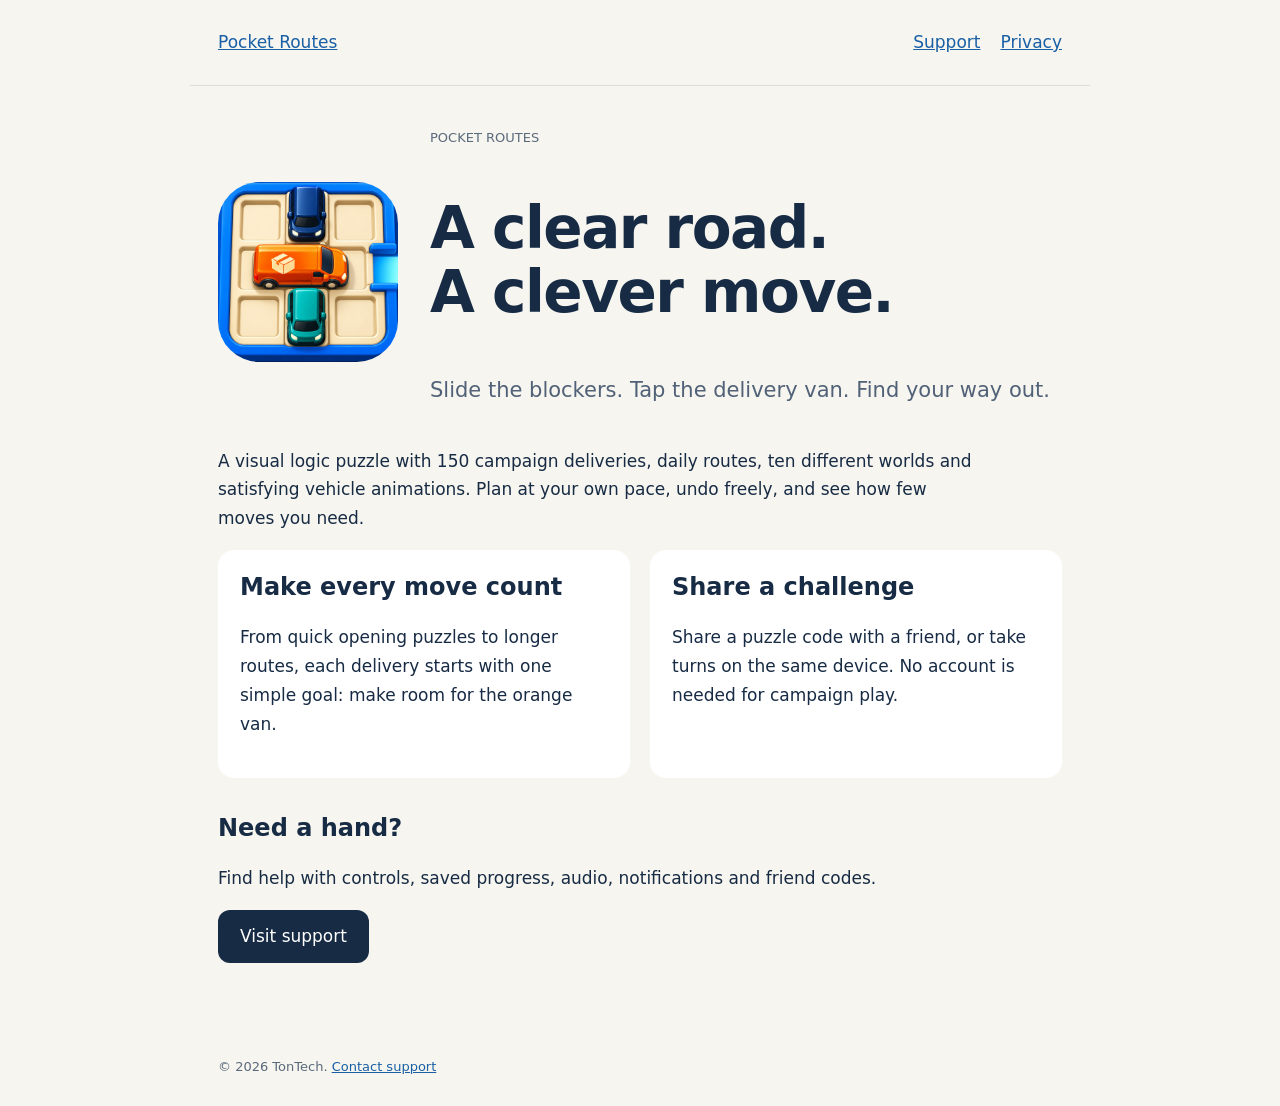
==== index.html @ 3a087a28 "Publish Pocket Routes support and privacy pages" ====
<!doctype html><html lang="en"><head><meta charset="utf-8"><meta name="viewport" content="width=device-width,initial-scale=1"><meta name="description" content="Pocket Routes game support and privacy information."><title>A clear road. A clever move. | Pocket Routes</title><link rel="icon" href="icon.png"><link rel="stylesheet" href="style.css"></head><body><header><a href="index.html">Pocket Routes</a><nav><a href="support.html">Support</a><a href="privacy.html">Privacy</a></nav></header><main><section class="hero"><img class="icon" src="icon.png" alt="Orange delivery van on a sliding puzzle board"><div><p class="small">POCKET ROUTES</p><h1>A clear road.<br>A clever move.</h1><p class="intro">Slide the blockers. Tap the delivery van. Find your way out.</p></div></section><p>A visual logic puzzle with 150 campaign deliveries, daily routes, ten different worlds and satisfying vehicle animations. Plan at your own pace, undo freely, and see how few moves you need.</p><div class="grid"><section class="panel"><h2>Make every move count</h2><p>From quick opening puzzles to longer routes, each delivery starts with one simple goal: make room for the orange van.</p></section><section class="panel"><h2>Share a challenge</h2><p>Share a puzzle code with a friend, or take turns on the same device. No account is needed for campaign play.</p></section></div><h2>Need a hand?</h2><p>Find help with controls, saved progress, audio, notifications and friend codes.</p><a class="button" href="support.html">Visit support</a></main><footer>© 2026 TonTech. <a href="mailto:info@tontech.co">Contact support</a></footer></body></html>
---- style.css ----
*{box-sizing:border-box}body{margin:0;background:#f6f5ef;color:#172b44;font:17px/1.7 system-ui,sans-serif}header,main,footer{max-width:900px;margin:auto;padding:28px}header{display:flex;align-items:center;justify-content:space-between;border-bottom:1px solid #ddd}nav{display:flex;gap:20px}a{color:#185fa5}h1{font-size:clamp(36px,6vw,58px);line-height:1.1;letter-spacing:-1.5px}h2{margin-top:35px;line-height:1.3;font-size:24px}p,li{max-width:760px}main{padding-bottom:65px}.hero{display:flex;gap:32px;align-items:center}.icon{width:180px;border-radius:23%}.intro{font-size:21px;color:#516177}.small,footer{font-size:13px;color:#5a697c}.button{display:inline-block;padding:12px 22px;background:#172b44;color:white;text-decoration:none;border-radius:12px}.grid{display:grid;grid-template-columns:1fr 1fr;gap:20px}.panel{padding:22px;background:white;border-radius:16px}.panel h2{margin-top:0}@media(max-width:620px){.hero{display:block}.icon{width:130px}.grid{grid-template-columns:1fr}header{align-items:flex-start}nav{gap:10px;font-size:14px}}
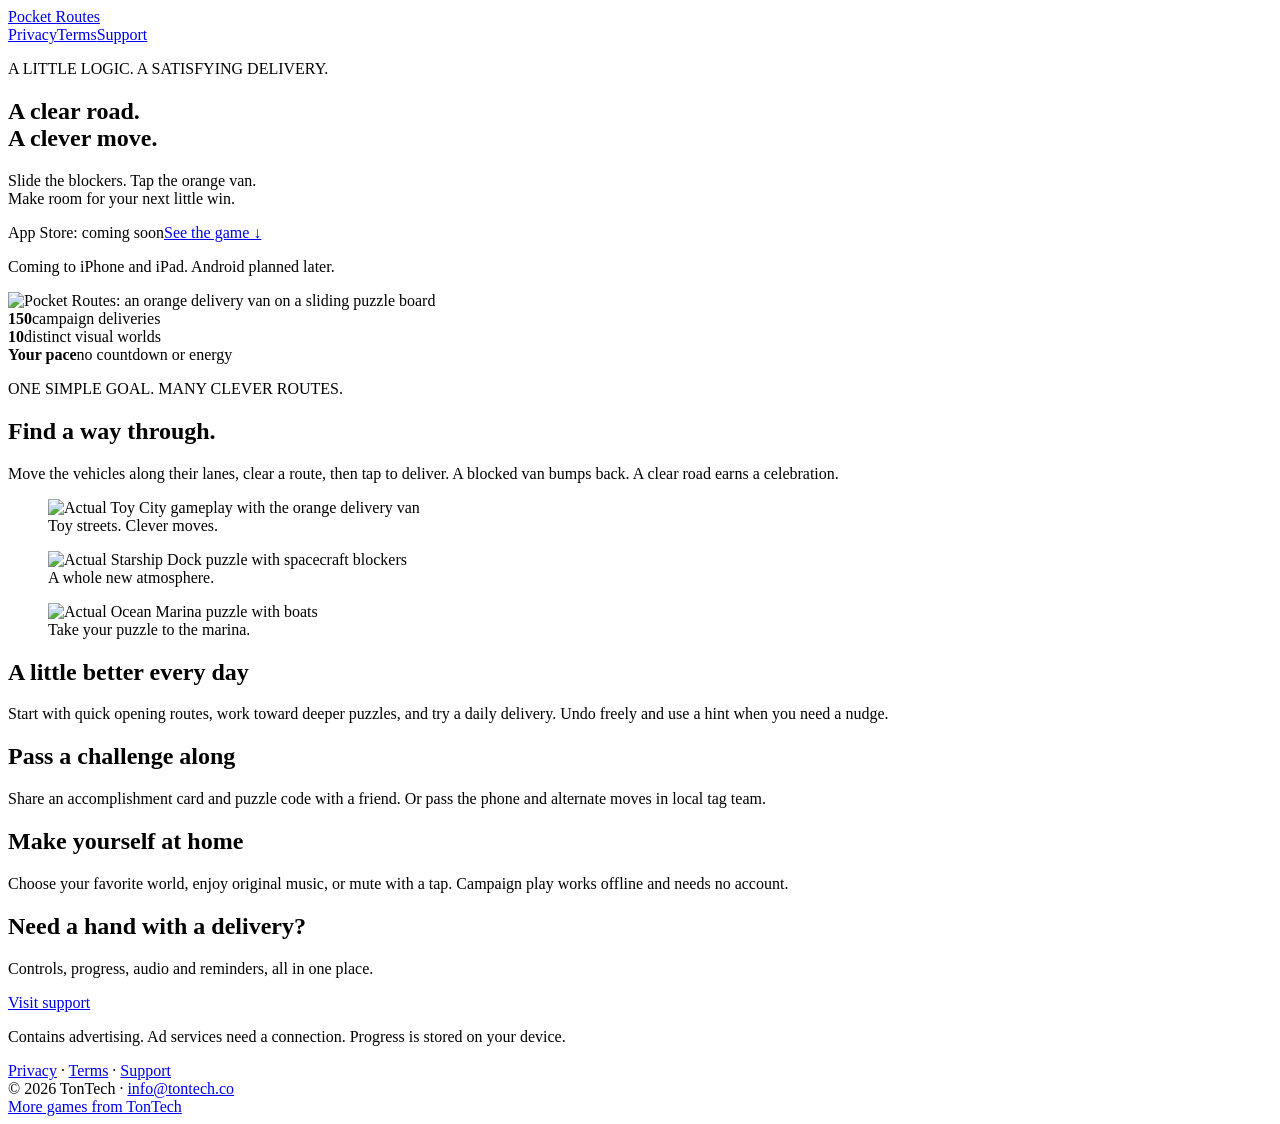
==== commit fdcd9024: "Match TonTech site structure with marketing, terms and gameplay gallery" ====
--- a/index.html
+++ b/index.html
@@ -1 +1,10 @@
-<!doctype html><html lang="en"><head><meta charset="utf-8"><meta name="viewport" content="width=device-width,initial-scale=1"><meta name="description" content="Pocket Routes game support and privacy information."><title>A clear road. A clever move. | Pocket Routes</title><link rel="icon" href="icon.png"><link rel="stylesheet" href="style.css"></head><body><header><a href="index.html">Pocket Routes</a><nav><a href="support.html">Support</a><a href="privacy.html">Privacy</a></nav></header><main><section class="hero"><img class="icon" src="icon.png" alt="Orange delivery van on a sliding puzzle board"><div><p class="small">POCKET ROUTES</p><h1>A clear road.<br>A clever move.</h1><p class="intro">Slide the blockers. Tap the delivery van. Find your way out.</p></div></section><p>A visual logic puzzle with 150 campaign deliveries, daily routes, ten different worlds and satisfying vehicle animations. Plan at your own pace, undo freely, and see how few moves you need.</p><div class="grid"><section class="panel"><h2>Make every move count</h2><p>From quick opening puzzles to longer routes, each delivery starts with one simple goal: make room for the orange van.</p></section><section class="panel"><h2>Share a challenge</h2><p>Share a puzzle code with a friend, or take turns on the same device. No account is needed for campaign play.</p></section></div><h2>Need a hand?</h2><p>Find help with controls, saved progress, audio, notifications and friend codes.</p><a class="button" href="support.html">Visit support</a></main><footer>© 2026 TonTech. <a href="mailto:info@tontech.co">Contact support</a></footer></body></html>+<!doctype html>
+<html lang="en"><head><meta charset="utf-8"><meta name="viewport" content="width=device-width,initial-scale=1">
+<title>Pocket Routes: Slide Cars &amp; Deliver | TonTech</title><meta name="description" content="Slide vehicles, clear the lane and make your delivery. 150 logic puzzles, ten colorful worlds and daily routes. A game by TonTech."><meta name="theme-color" content="#152f4c">
+<link rel="canonical" href="https://tontechco.github.io/pocketroutes-site/"><meta property="og:type" content="website"><meta property="og:site_name" content="Pocket Routes by TonTech"><meta property="og:title" content="Pocket Routes: Slide Cars &amp; Deliver"><meta property="og:description" content="Slide vehicles, clear the lane and make your delivery. 150 logic puzzles, ten colorful worlds and daily routes. A game by TonTech."><meta property="og:url" content="https://tontechco.github.io/pocketroutes-site/"><meta property="og:image" content="https://tontechco.github.io/pocketroutes-site/assets/og.png"><meta property="og:image:width" content="1200"><meta property="og:image:height" content="630"><meta name="twitter:card" content="summary_large_image"><meta name="twitter:image" content="https://tontechco.github.io/pocketroutes-site/assets/og.png">
+<link rel="icon" href="/pocketroutes-site/assets/icon-512.png"><link rel="apple-touch-icon" href="/pocketroutes-site/assets/apple-touch-icon.png"><link rel="stylesheet" href="/pocketroutes-site/assets/site.css"></head>
+<body><div class="stripe"></div><header><a class="brand" href="/pocketroutes-site/"><img src="/pocketroutes-site/assets/icon-512.png" alt="">Pocket Routes</a><nav aria-label="Main navigation"><a href="/pocketroutes-site/privacy/">Privacy</a><a href="/pocketroutes-site/terms/">Terms</a><a href="/pocketroutes-site/support/">Support</a></nav></header><main><section class="hero"><div><p class="eyebrow">A LITTLE LOGIC. A SATISFYING DELIVERY.</p><h1>A clear road.<br>A clever move.</h1><p class="intro">Slide the blockers. Tap the orange van.<br>Make room for your next little win.</p><div class="ctas"><span class="availability">App Store: coming soon</span><a class="button secondary" href="#gameplay">See the game ↓</a></div><p class="small">Coming to iPhone and iPad. Android planned later.</p></div><img class="hero-icon" src="/pocketroutes-site/assets/icon-512.png" alt="Pocket Routes: an orange delivery van on a sliding puzzle board"></section>
+<section class="facts" aria-label="Game features"><div><strong>150</strong><span>campaign deliveries</span></div><div><strong>10</strong><span>distinct visual worlds</span></div><div><strong>Your pace</strong><span>no countdown or energy</span></div></section>
+<section id="gameplay"><p class="eyebrow">ONE SIMPLE GOAL. MANY CLEVER ROUTES.</p><h2>Find a way through.</h2><p class="intro">Move the vehicles along their lanes, clear a route, then tap to deliver. A blocked van bumps back. A clear road earns a celebration.</p><div class="screens"><figure><img src="/pocketroutes-site/assets/gameplay-1.png" alt="Actual Toy City gameplay with the orange delivery van" width="660" height="1434" loading="lazy"><figcaption>Toy streets. Clever moves.</figcaption></figure><figure><img src="/pocketroutes-site/assets/gameplay-2.png" alt="Actual Starship Dock puzzle with spacecraft blockers" width="660" height="1434" loading="lazy"><figcaption>A whole new atmosphere.</figcaption></figure><figure><img src="/pocketroutes-site/assets/gameplay-4.png" alt="Actual Ocean Marina puzzle with boats" width="660" height="1434" loading="lazy"><figcaption>Take your puzzle to the marina.</figcaption></figure></div></section>
+<section class="grid"><article class="panel"><h2>A little better every day</h2><p>Start with quick opening routes, work toward deeper puzzles, and try a daily delivery. Undo freely and use a hint when you need a nudge.</p></article><article class="panel"><h2>Pass a challenge along</h2><p>Share an accomplishment card and puzzle code with a friend. Or pass the phone and alternate moves in local tag team.</p></article><article class="panel"><h2>Make yourself at home</h2><p>Choose your favorite world, enjoy original music, or mute with a tap. Campaign play works offline and needs no account.</p></article></section>
+<section class="help"><h2>Need a hand with a delivery?</h2><p>Controls, progress, audio and reminders, all in one place.</p><a class="button" href="/pocketroutes-site/support/">Visit support</a><p class="small">Contains advertising. Ad services need a connection. Progress is stored on your device.</p></section></main><footer><a href="/pocketroutes-site/privacy/">Privacy</a> · <a href="/pocketroutes-site/terms/">Terms</a> · <a href="/pocketroutes-site/support/">Support</a><br>© 2026 TonTech · <a href="mailto:info@tontech.co">info@tontech.co</a><br><a href="https://tontechco.github.io/">More games from TonTech</a></footer></body></html>
